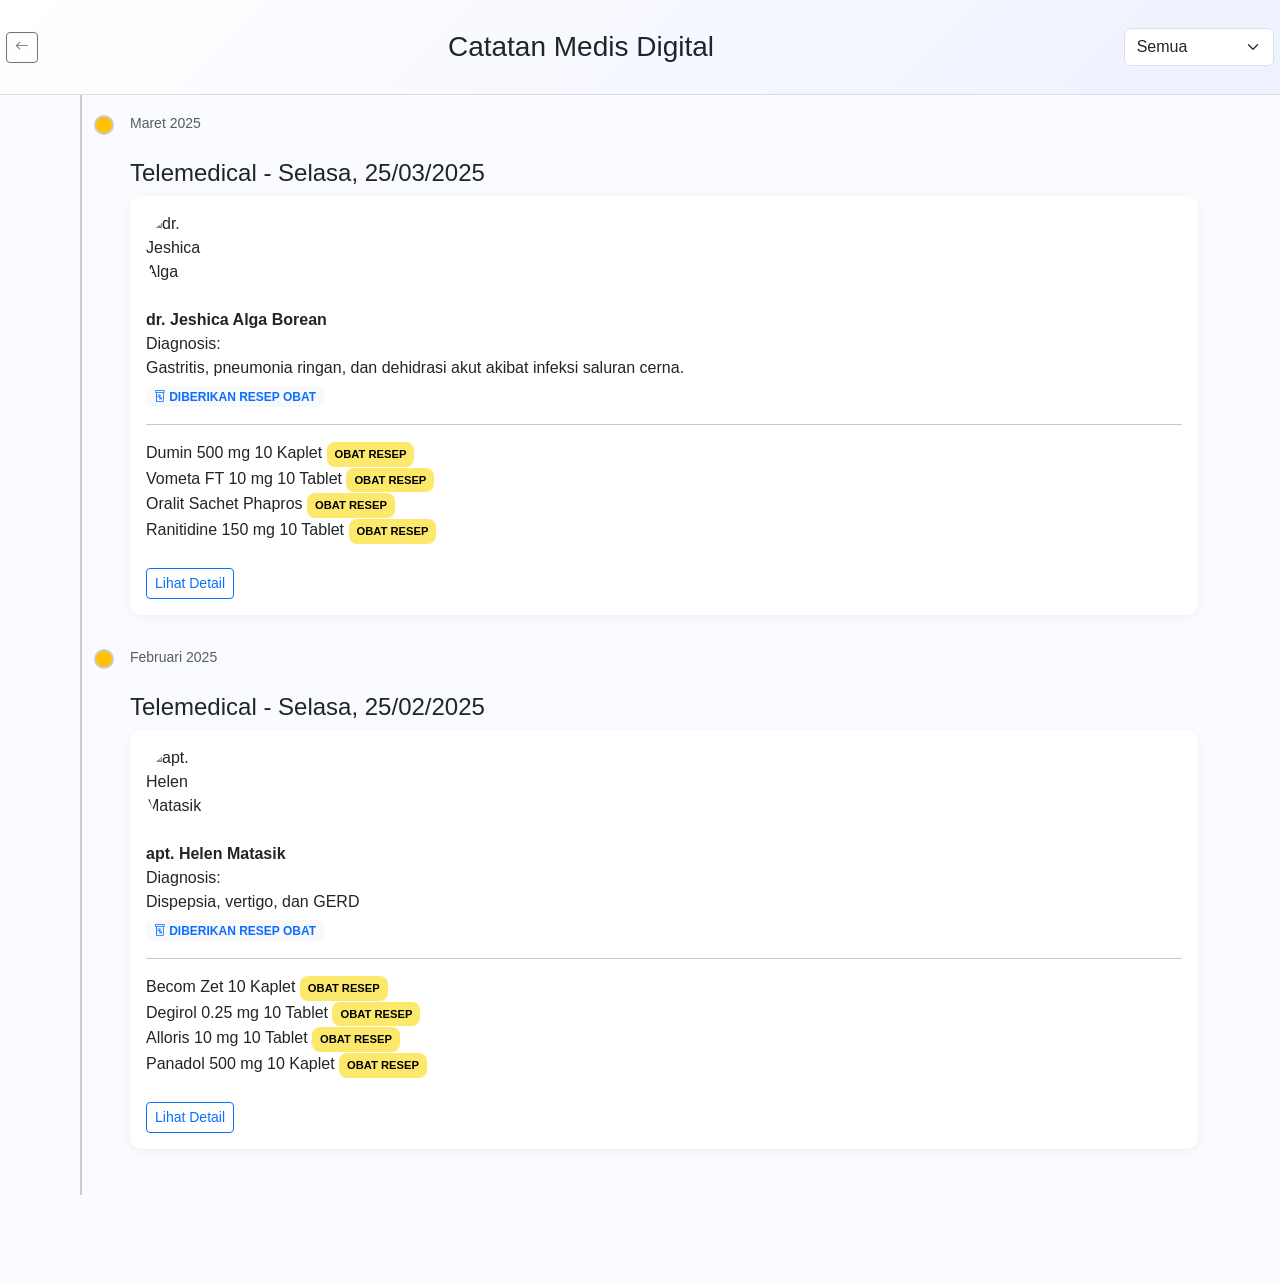
==== digital.html @ 360de5a5 "Create digital.html" ====
<!DOCTYPE html>
<html lang="en">
<head>
  <meta charset="UTF-8">
  <meta name="viewport" content="width=device-width, initial-scale=1.0">
  <title>SEHATIN - Medical Log</title>
  <link rel="stylesheet" href="https://cdn.jsdelivr.net/npm/bootstrap@5.3.2/dist/css/bootstrap.min.css">
  <link rel="stylesheet" href="https://cdn.jsdelivr.net/npm/bootstrap-icons@1.10.5/font/bootstrap-icons.css">
  <style>
    body {
      background-color: #f9fbff;
      font-family: 'Segoe UI', sans-serif;
      padding-bottom: 90px;
    }
    .header-section {
      background: linear-gradient(135deg, #ffffff, #eef1ff);
      padding: 1rem 0.2rem ;
      border-bottom: 1px solid #ddd;
    }
    .timeline {
      position: relative;
      padding-left: 30px;
    }
    .timeline::before {
      content: '';
      position: absolute;
      top: 0;
      bottom: 0;
      left: 10px;
      width: 2px;
      background: #ccc;
    }
    .event {
      position: relative;
      margin-bottom: 30px;
    }
    .event-icon {
      position: absolute;
      left: -6px;
      top: 4px;
      background: white;
      border: 2px solid #ccc;
      border-radius: 50%;
      width: 20px;
      height: 20px;
    }
    .event-content {
      margin-left: 30px;
    }
    .card-med {
      background-color: #fff;
      border-radius: 0.75rem;
      padding: 1rem;
      box-shadow: 0 2px 10px rgba(0,0,0,0.05);
      margin-bottom: 1rem;
    }
    .rx-badge {
      background-color: #fce96b;
      color: #000;
      font-size: 0.7rem;
      padding: 0.25rem 0.5rem;
      border-radius: 0.5rem;
      font-weight: bold;
      display: inline-block;
    }
    .doctor-card {
      display: grid;
      align-items: center;
      gap: 1rem;
    }
    .doctor-card img {
      width: 80px;
      height: 80px;
      border-radius: 50%;
      object-fit: cover;
    }
    .top-nav {
      padding: 0.75rem 0.2rem;
    }
  </style>
</head>
<body>
  <div class="header-section">
    <div class="d-flex justify-content-between align-items-center top-nav">
      <a href="profile.html" class="btn btn-outline-secondary btn-sm"><i class="bi bi-arrow-left"></i></a>
      <h3 class="mb-0">Catatan Medis Digital</h3>
      <select class="d-flex form-select w-auto" onchange="filterEvents(this.value)">
        <option value="">Semua</option>
        <option value="03">Maret 2025</option>
        <option value="02">Februari 2025</option>
      </select>
    </div>
  </div>





  <div class="container py-3 timeline" id="eventTimeline">
    <!-- Maret 2025 -->
    <div class="event" data-month="03">
        <div class="event-icon bg-warning"></div>
        <div class="event-content">
            <small class="text-muted">Maret 2025</small>
            <h4 class="mt-4">Telemedical - Selasa, 25/03/2025</h4>
            <div class="card-med doctor-card">
            <img src="https://sehatin.rizcasaur.us/assets/images/profil-jeshica.jpg" alt="dr. Jeshica Alga Borean">
            <div>
                <strong>dr. Jeshica Alga Borean</strong>
                <p class="mb-1">Diagnosis:<br>Gastritis, pneumonia ringan, dan dehidrasi akut akibat infeksi saluran cerna.</p>
                <span class="badge bg-light text-primary"><i class="bi bi-prescription"></i> DIBERIKAN RESEP OBAT</span>
                <hr class="hr" />
                <div class="mt-2">
                    <ul class="list-unstyled">
                      <li>Dumin 500 mg 10 Kaplet <span class="rx-badge">OBAT RESEP</span></li>
                      <li>Vometa FT 10 mg 10 Tablet <span class="rx-badge">OBAT RESEP</span></li>
                      <li>Oralit Sachet Phapros <span class="rx-badge">OBAT RESEP</span></li>
                      <li>Ranitidine 150 mg 10 Tablet <span class="rx-badge">OBAT RESEP</span></li>
                    </ul>
                </div>
                <button class="btn btn-outline-primary btn-sm mt-2" data-bs-toggle="modal" data-bs-target="#resepModal">Lihat Detail</button>
            </div>
            </div>
        </div>
        </div>

    <!-- Februari 2025 -->
    <div class="event" data-month="02">
        <div class="event-icon bg-warning"></div>
        <div class="event-content">
            <small class="text-muted">Februari 2025</small>
            <h4 class="mt-4">Telemedical - Selasa, 25/02/2025</h4>
            <div class="card-med doctor-card">
            <img src="https://sehatin.rizcasaur.us/assets/images/profil-helen.jpg" alt="apt. Helen Matasik">
            <div>
                <strong>apt. Helen Matasik</strong>
                <p class="mb-1">Diagnosis:<br>Dispepsia, vertigo, dan GERD</p>
                <span class="badge bg-light text-primary"><i class="bi bi-prescription"></i> DIBERIKAN RESEP OBAT</span>
                <hr class="hr" />
                <div class="mt-2">
                <ul class="list-unstyled">
                    <li>Becom Zet 10 Kaplet <span class="rx-badge">OBAT RESEP</span></li>
                    <li>Degirol 0.25 mg 10 Tablet <span class="rx-badge">OBAT RESEP</span></li>
                    <li>Alloris 10 mg 10 Tablet <span class="rx-badge">OBAT RESEP</span></li>
                    <li>Panadol 500 mg 10 Kaplet <span class="rx-badge">OBAT RESEP</span></li>
                </ul>
                </div>
                <button class="btn btn-outline-primary btn-sm mt-2" data-bs-toggle="modal" data-bs-target="#resepModal">Lihat Detail</button>
            </div>
            </div>
        </div>
    </div>

  </div>

  <!-- Modal -->
  <div class="modal fade" id="resepModal" tabindex="-1" aria-labelledby="resepModalLabel" aria-hidden="true">
    <div class="modal-dialog">
      <div class="modal-content">
        <div class="modal-header">
          <h5 class="modal-title" id="resepModalLabel">Resep Obat</h5>
          <button type="button" class="btn-close" data-bs-dismiss="modal" aria-label="Close"></button>
        </div>
        <div class="modal-body">
          <ul class="list-unstyled">
            <li>Dumin 500 mg 10 Kaplet <span class="rx-badge">OBAT RESEP</span></li>
            <li>Vometa FT 10 mg 10 Tablet <span class="rx-badge">OBAT RESEP</span></li>
            <li>Oralit Sachet Phapros <span class="rx-badge">OBAT RESEP</span></li>
            <li>Ranitidine 150 mg 10 Tablet <span class="rx-badge">OBAT RESEP</span></li>
          </ul>
        </div>
        <div class="modal-footer">
          <button type="button" class="btn btn-secondary" data-bs-dismiss="modal">Close</button>
          <button type="button" class="btn btn-primary" onclick="printPrescription()">Cetak Resep</button>
        </div>
      </div>
    </div>
  </div>

  <script>
    function filterEvents(month) {
      document.querySelectorAll('.event').forEach(event => {
        event.style.display = month === '' || event.dataset.month === month ? 'block' : 'none';
      });
    }

    function printPrescription() {
      const modalBody = document.querySelector('#resepModal .modal-body');
      const printWindow = window.open('', '', 'width=600,height=400');
      printWindow.document.write(`
        <html>
          <head><title>Cetak Resep</title></head>
          <body>
            <h2>Resep Obat</h2>
            ${modalBody.innerHTML}
          </body>
        </html>
      `);
      printWindow.document.close();
      printWindow.print();
    }
  </script>
  <script src="https://cdn.jsdelivr.net/npm/bootstrap@5.3.2/dist/js/bootstrap.bundle.min.js"></script>
</body>
</html>
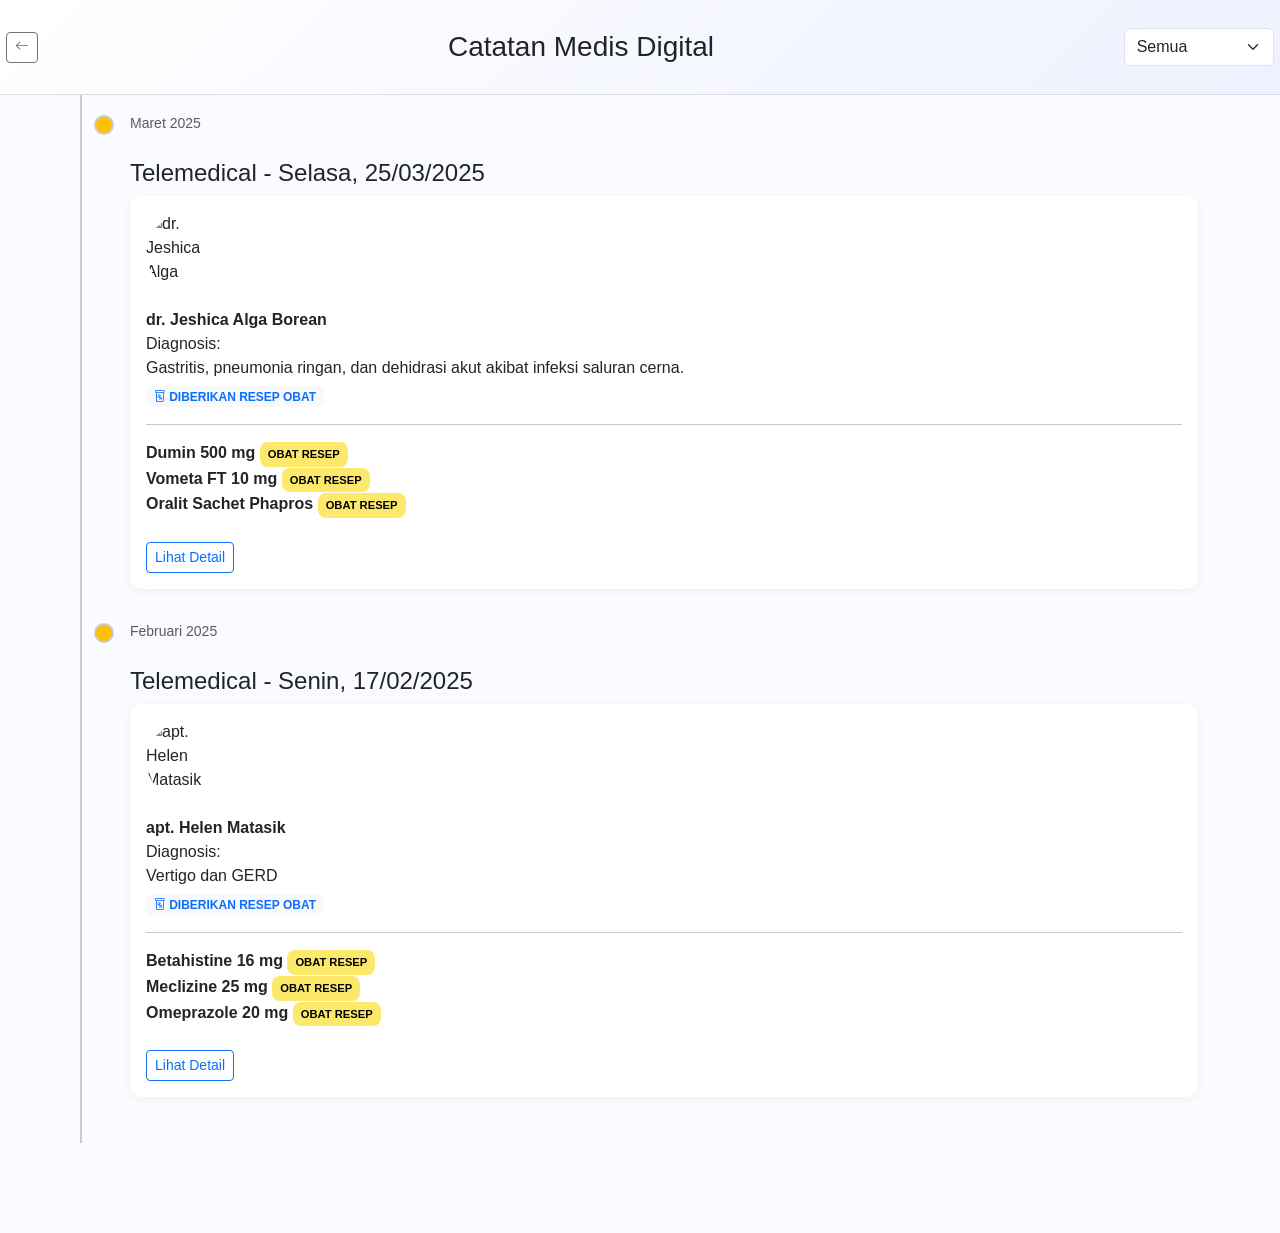
==== commit 89dd746e: "update digital med" ====
--- a/digital.html
+++ b/digital.html
@@ -112,10 +112,9 @@
                 <hr class="hr" />
                 <div class="mt-2">
                     <ul class="list-unstyled">
-                      <li>Dumin 500 mg 10 Kaplet <span class="rx-badge">OBAT RESEP</span></li>
-                      <li>Vometa FT 10 mg 10 Tablet <span class="rx-badge">OBAT RESEP</span></li>
-                      <li>Oralit Sachet Phapros <span class="rx-badge">OBAT RESEP</span></li>
-                      <li>Ranitidine 150 mg 10 Tablet <span class="rx-badge">OBAT RESEP</span></li>
+                      <li><strong>Dumin 500 mg </strong> <span class="rx-badge">OBAT RESEP</span></li>
+                      <li><strong>Vometa FT 10 mg </strong> <span class="rx-badge">OBAT RESEP</span></li>
+                      <li><strong>Oralit Sachet Phapros</strong> <span class="rx-badge">OBAT RESEP</span></li>
                     </ul>
                 </div>
                 <button class="btn btn-outline-primary btn-sm mt-2" data-bs-toggle="modal" data-bs-target="#resepModal">Lihat Detail</button>
@@ -129,61 +128,131 @@
         <div class="event-icon bg-warning"></div>
         <div class="event-content">
             <small class="text-muted">Februari 2025</small>
-            <h4 class="mt-4">Telemedical - Selasa, 25/02/2025</h4>
+            <h4 class="mt-4">Telemedical - Senin, 17/02/2025</h4>
             <div class="card-med doctor-card">
             <img src="https://sehatin.rizcasaur.us/assets/images/profil-helen.jpg" alt="apt. Helen Matasik">
             <div>
                 <strong>apt. Helen Matasik</strong>
-                <p class="mb-1">Diagnosis:<br>Dispepsia, vertigo, dan GERD</p>
+                <p class="mb-1">Diagnosis:<br>Vertigo dan GERD</p>
                 <span class="badge bg-light text-primary"><i class="bi bi-prescription"></i> DIBERIKAN RESEP OBAT</span>
                 <hr class="hr" />
                 <div class="mt-2">
-                <ul class="list-unstyled">
-                    <li>Becom Zet 10 Kaplet <span class="rx-badge">OBAT RESEP</span></li>
-                    <li>Degirol 0.25 mg 10 Tablet <span class="rx-badge">OBAT RESEP</span></li>
-                    <li>Alloris 10 mg 10 Tablet <span class="rx-badge">OBAT RESEP</span></li>
-                    <li>Panadol 500 mg 10 Kaplet <span class="rx-badge">OBAT RESEP</span></li>
-                </ul>
+                  <ul class="list-unstyled">
+                    <li><strong>Betahistine 16 mg</strong> <span class="rx-badge">OBAT RESEP</span></li>
+                    <li><strong>Meclizine 25 mg</strong> <span class="rx-badge">OBAT RESEP</span></li>
+                    <li><strong>Omeprazole 20 mg</strong> <span class="rx-badge">OBAT RESEP</span></li>
+                  </ul>
                 </div>
-                <button class="btn btn-outline-primary btn-sm mt-2" data-bs-toggle="modal" data-bs-target="#resepModal">Lihat Detail</button>
-            </div>
-            </div>
-        </div>
-    </div>
-
-  </div>
-
-  <!-- Modal -->
+                <button class="btn btn-outline-primary btn-sm mt-2" data-bs-toggle="modal" data-bs-target="#resepModal2">Lihat Detail</button>
+            </div>
+            </div>
+        </div>
+    </div>
+
+  </div>
+
+ <!-- Modal -->
   <div class="modal fade" id="resepModal" tabindex="-1" aria-labelledby="resepModalLabel" aria-hidden="true">
     <div class="modal-dialog">
       <div class="modal-content">
         <div class="modal-header">
-          <h5 class="modal-title" id="resepModalLabel">Resep Obat</h5>
+          <h5 class="modal-title" id="resepModalLabel">Rincian Resep Obat</h5>
           <button type="button" class="btn-close" data-bs-dismiss="modal" aria-label="Close"></button>
         </div>
         <div class="modal-body">
+          <!-- Doctor Info -->
+          <div class="doctor-card">
+            <div>
+                <p >
+                    <strong>Dokter:</strong> dr. Jeshica Alga Borean<br>
+                    <strong>No. SIP:</strong> 446-DGT-1687760673-15.71.08.18.1
+                </p>
+                <p class="mb-1">Diagnosis:<br>Demam tifoid dan ISPA ringan</p>
+            </div>
+
+          </div>
+          <hr>
+          
+          <!-- Prescription Details -->
+          <h5>Resep Obat: </h5>
           <ul class="list-unstyled">
-            <li>Dumin 500 mg 10 Kaplet <span class="rx-badge">OBAT RESEP</span></li>
-            <li>Vometa FT 10 mg 10 Tablet <span class="rx-badge">OBAT RESEP</span></li>
-            <li>Oralit Sachet Phapros <span class="rx-badge">OBAT RESEP</span></li>
-            <li>Ranitidine 150 mg 10 Tablet <span class="rx-badge">OBAT RESEP</span></li>
+            <li><strong>Dumin 500 mg </strong><br>1x sehari sesudah makan</li>
+            <li><strong>Vometa FT 10 mg </strong><br> 1x sehari sesudah makan</li>
+            <li><strong>Oralit Sachet Phapros</strong><br> 1x sehari sesudah makan</li>
           </ul>
+          <br>
+          <hr>
+          <p>
+            <strong>Nama Pasien: </strong>Marwah Intan Tandipayuk<br>
+            <strong>Jenis Kelamin: </strong>Perempuan<br>
+            <strong>Usia: </strong>20 Tahun<br>
+            <strong>Berlaku hingga: </strong>25/04/2025<br>
+          </p>
+          <span class="badge bg-light text-primary"><i class="bi bi-prescription"></i> RESEP SUDAH DITEBUS</span><br>
+
+          
+
         </div>
         <div class="modal-footer">
-          <button type="button" class="btn btn-secondary" data-bs-dismiss="modal">Close</button>
+          <button type="button" class="btn btn-secondary" data-bs-dismiss="modal">Tutup</button>
           <button type="button" class="btn btn-primary" onclick="printPrescription()">Cetak Resep</button>
         </div>
       </div>
     </div>
   </div>
 
+  <!-- Modal -->
+  <div class="modal fade" id="resepModal2" tabindex="-1" aria-labelledby="resepModalLabel" aria-hidden="true">
+    <div class="modal-dialog">
+      <div class="modal-content">
+        <div class="modal-header">
+          <h5 class="modal-title" id="resepModalLabel">Rincian Resep Obat</h5>
+          <button type="button" class="btn-close" data-bs-dismiss="modal" aria-label="Close"></button>
+        </div>
+        <div class="modal-body">
+          <!-- Doctor Info -->
+          <div class="doctor-card">
+            <div>
+                <p >
+                    <strong>Dokter:</strong> apt. Helen Matasik<br>
+                    <strong>No. SIP:</strong> 446-DAT-1687766754-15.71.08.18.2
+                </p>
+                <p class="mb-1">Diagnosis:<br> Vertigo dan GERD</p>
+            </div>
+
+          </div>
+          <hr>
+          
+          <!-- Prescription Details -->
+          <h5>Resep Obat: </h5>
+          <ul class="list-unstyled">
+            <li><strong>Betahistine 16 mg</strong> <br>1x sehari sesudah makan</li>
+            <li><strong>Meclizine 25 mg</strong> <br>1x sehari sesudah makan</li>
+            <li><strong>Omeprazole 20 mg</strong> <br>1x sehari sesudah makan</li>
+          </ul>
+          <br>
+          <hr>
+          <p>
+            <strong>Nama Pasien: </strong>Marwah Intan Tandipayuk<br>
+            <strong>Jenis Kelamin: </strong>Perempuan<br>
+            <strong>Usia: </strong>20 Tahun<br>
+            <strong>Berlaku hingga: </strong>17/03/2025<br>
+          </p>
+          <span class="badge bg-light text-primary"><i class="bi bi-prescription"></i> RESEP SUDAH DITEBUS</span><br>
+
+          
+
+        </div>
+        <div class="modal-footer">
+          <button type="button" class="btn btn-secondary" data-bs-dismiss="modal">Tutup</button>
+          <button type="button" class="btn btn-primary" onclick="printPrescription()">Cetak Resep</button>
+        </div>
+      </div>
+    </div>
+  </div>
+
+  <!-- Bootstrap JS and Print Function -->
   <script>
-    function filterEvents(month) {
-      document.querySelectorAll('.event').forEach(event => {
-        event.style.display = month === '' || event.dataset.month === month ? 'block' : 'none';
-      });
-    }
-
     function printPrescription() {
       const modalBody = document.querySelector('#resepModal .modal-body');
       const printWindow = window.open('', '', 'width=600,height=400');
